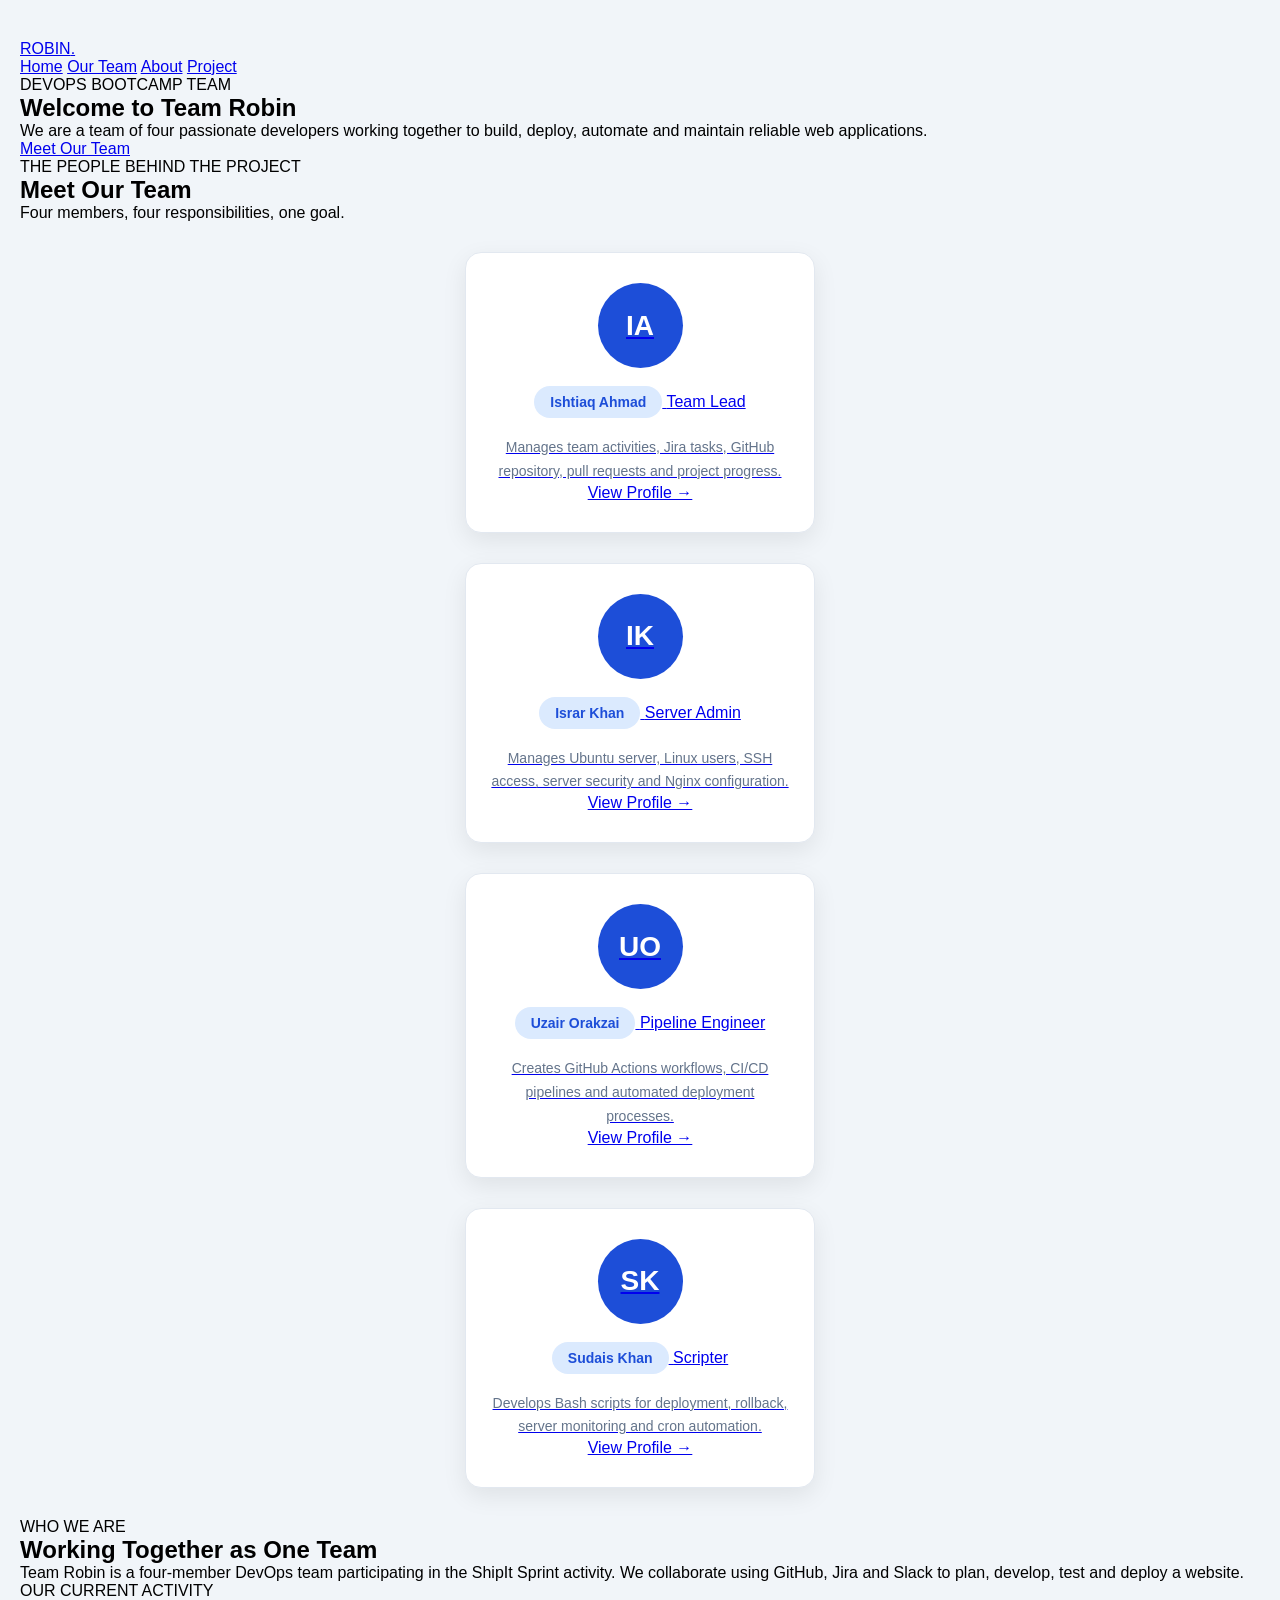
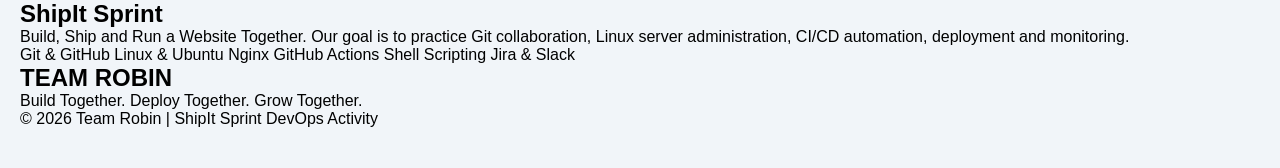
==== site/index.html @ 888fbc86 "Add initial HTML structure for Team Robin website Initial HTML structure for Team Robin's website, i" ====
<!DOCTYPE html>
<html lang="en">
<head>
    <meta charset="UTF-8">
    <meta name="viewport" content="width=device-width, initial-scale=1.0">

    <title>Team Robin | DevOps Team</title>

    <link rel="stylesheet" href="style.css">
</head>

<body>

    <!-- Navigation Bar -->
    <header class="navbar">
        <a href="index.html" class="logo">ROBIN<span>.</span></a>

        <nav>
            <a href="#home">Home</a>
            <a href="#team">Our Team</a>
            <a href="#about">About</a>
            <a href="#project">Project</a>
        </nav>
    </header>


    <!-- Hero Section -->
    <section class="hero" id="home">
        <div class="hero-content">
            <span class="hero-tag">DEVOPS BOOTCAMP TEAM</span>

            <h1>Welcome to <span>Team Robin</span></h1>

            <p>
                We are a team of four passionate developers working together
                to build, deploy, automate and maintain reliable web applications.
            </p>

            <a href="#team" class="hero-btn">Meet Our Team</a>
        </div>
    </section>


    <!-- Team Members Section -->
    <section class="team-section" id="team">

        <div class="section-heading">
            <span>THE PEOPLE BEHIND THE PROJECT</span>
            <h2>Meet Our Team</h2>
            <p>Four members, four responsibilities, one goal.</p>
        </div>

        <div class="team-container">

            <!-- Ishtiaq Ahmad -->
            <a href="members/ishtiaq.html" class="member-link">
                <div class="team-card">
                    <div class="avatar">IA</div>
                    <h3>Ishtiaq Ahmad</h3>
                    <span class="role">Team Lead</span>
                    <p>
                        Manages team activities, Jira tasks, GitHub repository,
                        pull requests and project progress.
                    </p>
                    <span class="profile-link">View Profile →</span>
                </div>
            </a>


            <!-- Israr Khan -->
            <a href="members/israr.html" class="member-link">
                <div class="team-card">
                    <div class="avatar">IK</div>
                    <h3>Israr Khan</h3>
                    <span class="role">Server Admin</span>
                    <p>
                        Manages Ubuntu server, Linux users, SSH access,
                        server security and Nginx configuration.
                    </p>
                    <span class="profile-link">View Profile →</span>
                </div>
            </a>


            <!-- Uzair Orakzai -->
            <a href="members/uzair.html" class="member-link">
                <div class="team-card">
                    <div class="avatar">UO</div>
                    <h3>Uzair Orakzai</h3>
                    <span class="role">Pipeline Engineer</span>
                    <p>
                        Creates GitHub Actions workflows, CI/CD pipelines
                        and automated deployment processes.
                    </p>
                    <span class="profile-link">View Profile →</span>
                </div>
            </a>


            <!-- Sudais Khan -->
            <a href="members/sudais.html" class="member-link">
                <div class="team-card">
                    <div class="avatar">SK</div>
                    <h3>Sudais Khan</h3>
                    <span class="role">Scripter</span>
                    <p>
                        Develops Bash scripts for deployment, rollback,
                        server monitoring and cron automation.
                    </p>
                    <span class="profile-link">View Profile →</span>
                </div>
            </a>

        </div>
    </section>


    <!-- About Section -->
    <section class="about-section" id="about">
        <div class="about-content">
            <span>WHO WE ARE</span>
            <h2>Working Together as One Team</h2>

            <p>
                Team Robin is a four-member DevOps team participating in
                the ShipIt Sprint activity. We collaborate using GitHub,
                Jira and Slack to plan, develop, test and deploy a website.
            </p>
        </div>
    </section>


    <!-- Project Section -->
    <section class="project-section" id="project">
        <span>OUR CURRENT ACTIVITY</span>
        <h2>ShipIt Sprint</h2>

        <p>
            Build, Ship and Run a Website Together.
            Our goal is to practice Git collaboration, Linux server
            administration, CI/CD automation, deployment and monitoring.
        </p>

        <div class="project-tools">
            <span>Git & GitHub</span>
            <span>Linux & Ubuntu</span>
            <span>Nginx</span>
            <span>GitHub Actions</span>
            <span>Shell Scripting</span>
            <span>Jira & Slack</span>
        </div>
    </section>


    <!-- Footer -->
    <footer class="footer">
        <h2>TEAM ROBIN</h2>
        <p>Build Together. Deploy Together. Grow Together.</p>
        <p class="copyright">
            © 2026 Team Robin | ShipIt Sprint DevOps Activity
        </p>
    </footer>

</body>
</html>
---- site/style.css ----
* {
    margin: 0;
    padding: 0;
    box-sizing: border-box;
}

body {
    font-family: Arial, sans-serif;
    background: #f1f5f9;
    padding: 40px 20px;
}

.team-card {
    max-width: 350px;
    margin: 30px auto;
    padding: 30px 25px;
    background: white;
    text-align: center;
    border-radius: 16px;
    box-shadow: 0 8px 25px rgba(0, 0, 0, 0.08);
    border: 1px solid #e2e8f0;
    transition: 0.3s ease;
}

.team-card:hover {
    transform: translateY(-8px);
    box-shadow: 0 14px 30px rgba(0, 0, 0, 0.15);
}

.avatar {
    width: 85px;
    height: 85px;
    margin: 0 auto 18px;
    border-radius: 50%;
    background: #1d4ed8;
    color: white;
    display: flex;
    align-items: center;
    justify-content: center;
    font-size: 28px;
    font-weight: bold;
}

.team-card h2 {
    color: #172554;
    font-size: 23px;
    margin-bottom: 10px;
}

.team-card h3 {
    display: inline-block;
    background: #dbeafe;
    color: #1d4ed8;
    padding: 8px 16px;
    border-radius: 20px;
    font-size: 14px;
    margin-bottom: 18px;
}

.team-card p {
    color: #64748b;
    font-size: 14px;
    line-height: 1.7;
}

@media (max-width: 480px) {
    body {
        padding: 20px 12px;
    }

    .team-card {
        width: 100%;
    }
}
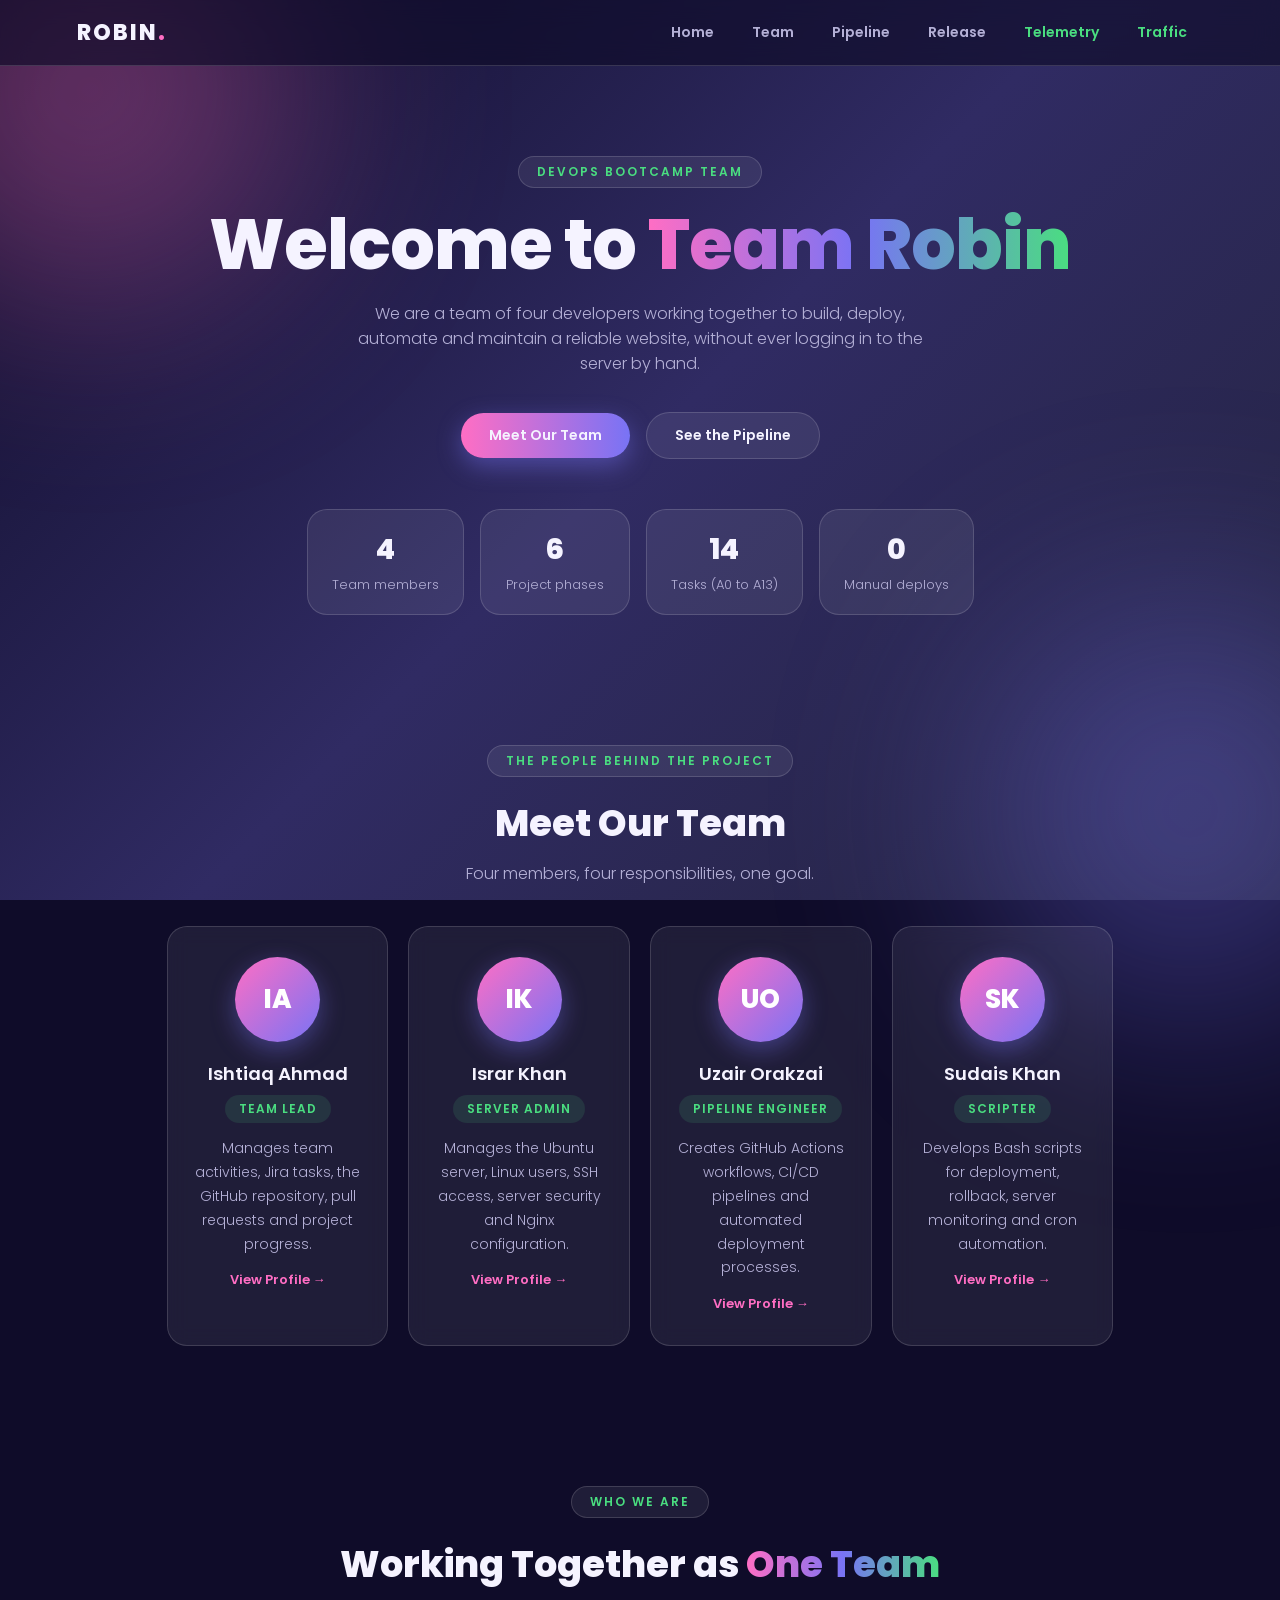
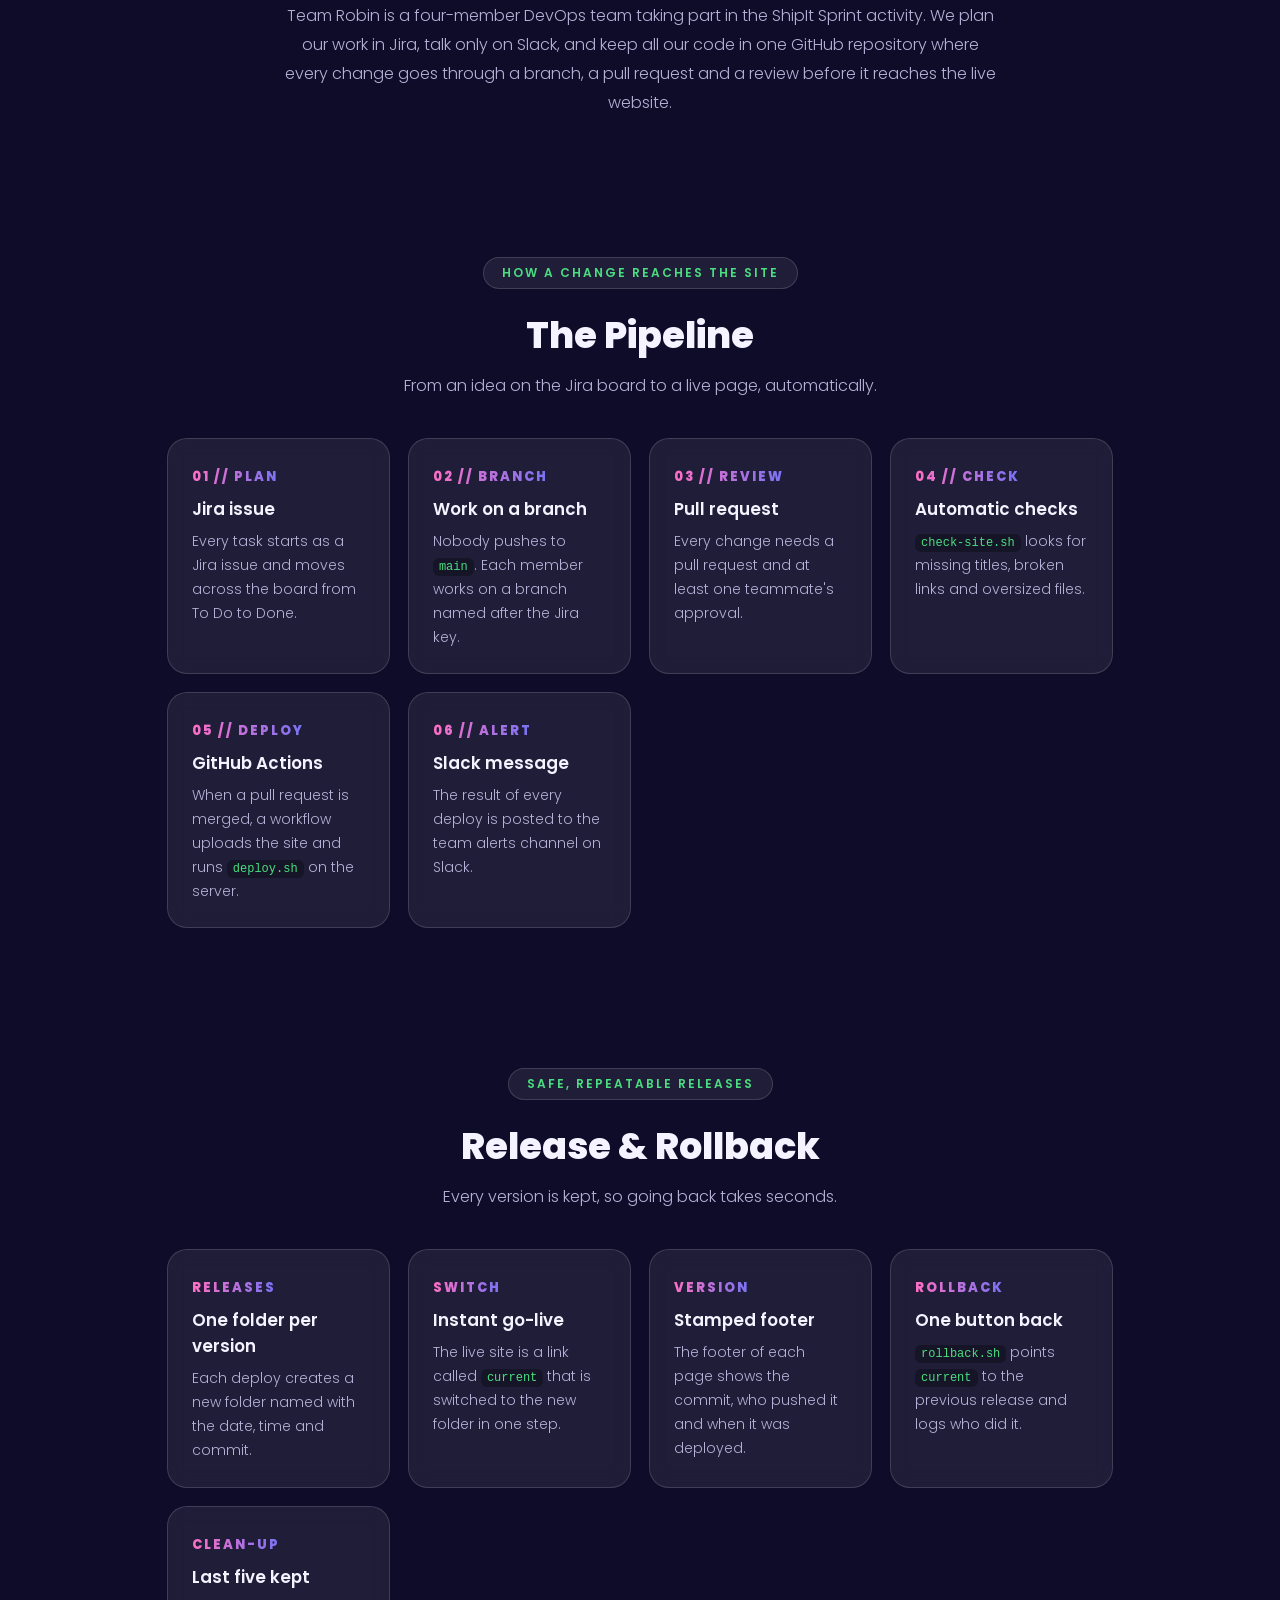
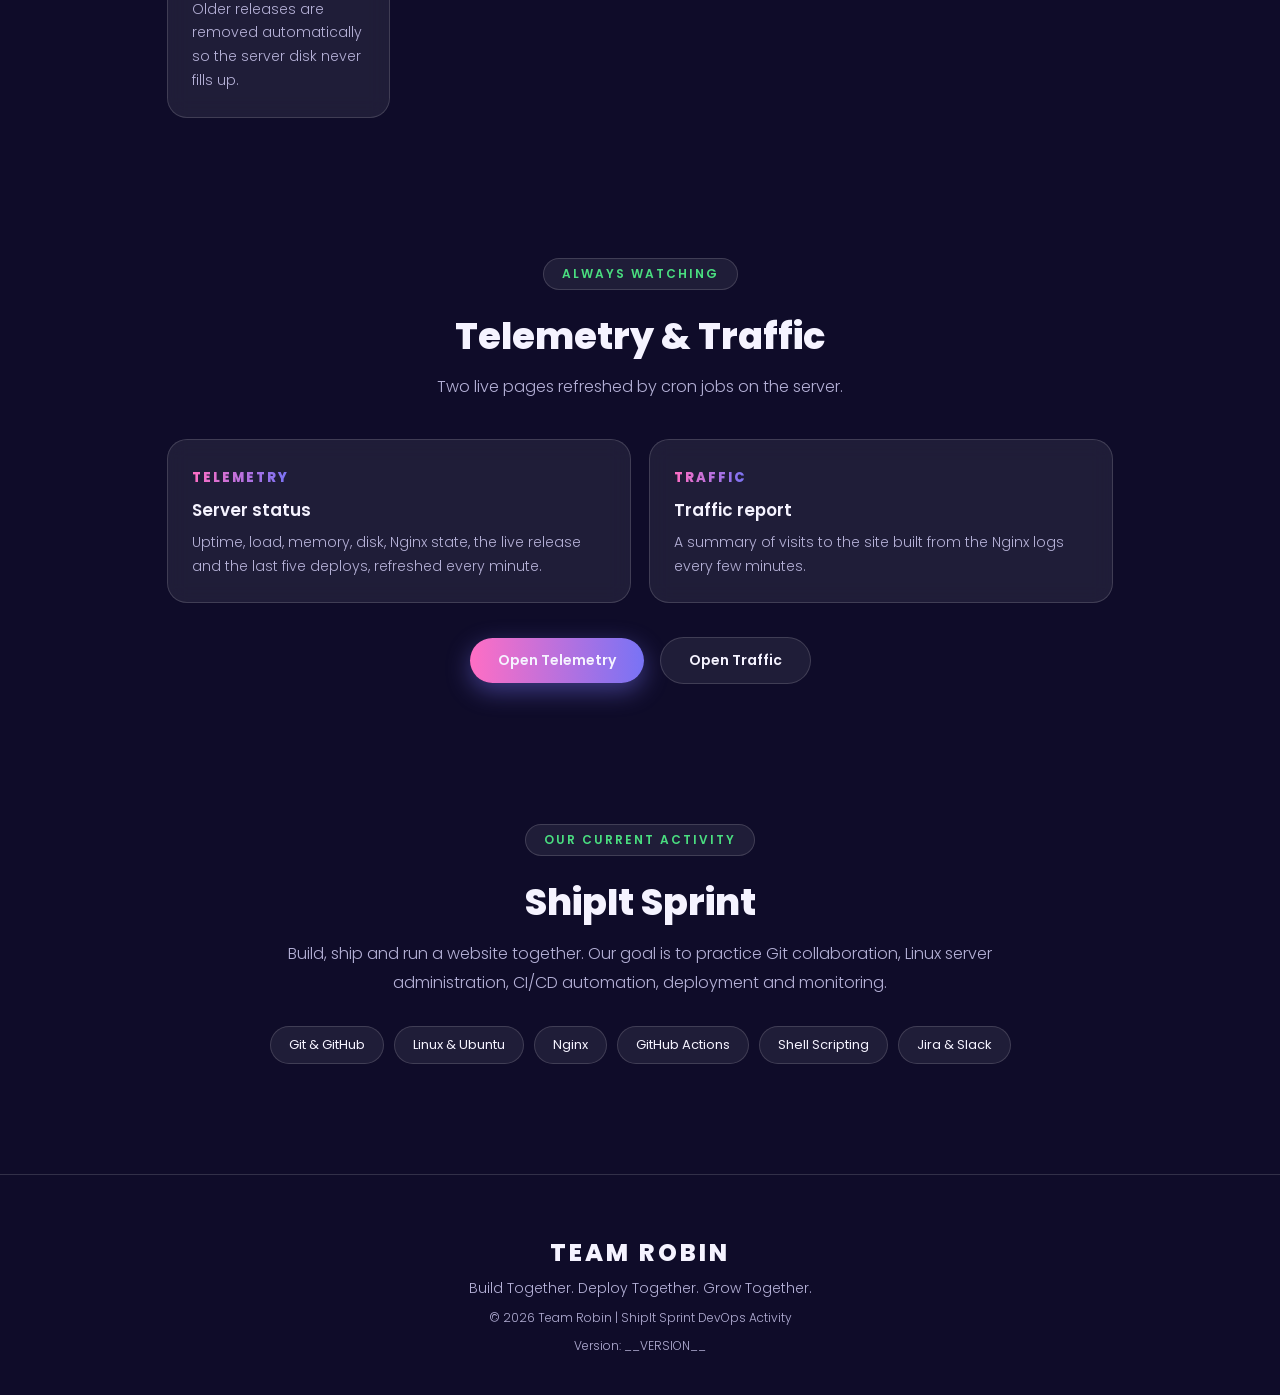
==== commit 7b645c83: "updated sudais.html index.html and style.css" ====
--- a/site/index.html
+++ b/site/index.html
@@ -1,4 +1,3 @@
-
 <!DOCTYPE html>
 <html lang="en">
 <head>
@@ -7,6 +6,8 @@
 
     <title>Team Robin | DevOps Team</title>
 
+    <link rel="preconnect" href="https://fonts.googleapis.com">
+    <link href="https://fonts.googleapis.com/css2?family=Poppins:wght@300;400;600;800&display=swap" rel="stylesheet">
     <link rel="stylesheet" href="style.css">
 </head>
 
@@ -18,26 +19,35 @@
 
         <nav>
             <a href="#home">Home</a>
-            <a href="#team">Our Team</a>
-            <a href="#about">About</a>
-            <a href="#project">Project</a>
+            <a href="#team">Team</a>
+            <a href="#pipeline">Pipeline</a>
+            <a href="#release">Release</a>
+            <a href="/live/status.html" class="live">Telemetry</a>
+            <a href="/live/report.html" class="live">Traffic</a>
         </nav>
     </header>
 
 
     <!-- Hero Section -->
     <section class="hero" id="home">
-        <div class="hero-content">
-            <span class="hero-tag">DEVOPS BOOTCAMP TEAM</span>
-
-            <h1>Welcome to <span>Team Robin</span></h1>
-
-            <p>
-                We are a team of four passionate developers working together
-                to build, deploy, automate and maintain reliable web applications.
-            </p>
-
-            <a href="#team" class="hero-btn">Meet Our Team</a>
+        <span class="hero-tag">DevOps Bootcamp Team</span>
+
+        <h1>Welcome to <span>Team Robin</span></h1>
+
+        <p>
+            We are a team of four developers working together to build,
+            deploy, automate and maintain a reliable website, without
+            ever logging in to the server by hand.
+        </p>
+
+        <a href="#team" class="hero-btn">Meet Our Team</a>
+        <a href="#pipeline" class="btn ghost">See the Pipeline</a>
+
+        <div class="stats">
+            <div class="stat"><b>4</b><span>Team members</span></div>
+            <div class="stat"><b>6</b><span>Project phases</span></div>
+            <div class="stat"><b>14</b><span>Tasks (A0 to A13)</span></div>
+            <div class="stat"><b>0</b><span>Manual deploys</span></div>
         </div>
     </section>
 
@@ -46,7 +56,7 @@
     <section class="team-section" id="team">
 
         <div class="section-heading">
-            <span>THE PEOPLE BEHIND THE PROJECT</span>
+            <span>The people behind the project</span>
             <h2>Meet Our Team</h2>
             <p>Four members, four responsibilities, one goal.</p>
         </div>
@@ -60,7 +70,7 @@
                     <h3>Ishtiaq Ahmad</h3>
                     <span class="role">Team Lead</span>
                     <p>
-                        Manages team activities, Jira tasks, GitHub repository,
+                        Manages team activities, Jira tasks, the GitHub repository,
                         pull requests and project progress.
                     </p>
                     <span class="profile-link">View Profile →</span>
@@ -75,7 +85,7 @@
                     <h3>Israr Khan</h3>
                     <span class="role">Server Admin</span>
                     <p>
-                        Manages Ubuntu server, Linux users, SSH access,
+                        Manages the Ubuntu server, Linux users, SSH access,
                         server security and Nginx configuration.
                     </p>
                     <span class="profile-link">View Profile →</span>
@@ -119,36 +129,147 @@
     <!-- About Section -->
     <section class="about-section" id="about">
         <div class="about-content">
-            <span>WHO WE ARE</span>
-            <h2>Working Together as One Team</h2>
+            <span>Who we are</span>
+            <h2>Working Together as <span class="grad">One Team</span></h2>
 
             <p>
-                Team Robin is a four-member DevOps team participating in
-                the ShipIt Sprint activity. We collaborate using GitHub,
-                Jira and Slack to plan, develop, test and deploy a website.
+                Team Robin is a four-member DevOps team taking part in the
+                ShipIt Sprint activity. We plan our work in Jira, talk only
+                on Slack, and keep all our code in one GitHub repository
+                where every change goes through a branch, a pull request
+                and a review before it reaches the live website.
             </p>
+        </div>
+    </section>
+
+
+    <!-- Pipeline Section -->
+    <section class="block" id="pipeline">
+        <div class="section-heading">
+            <span>How a change reaches the site</span>
+            <h2>The Pipeline</h2>
+            <p>From an idea on the Jira board to a live page, automatically.</p>
+        </div>
+
+        <div class="steps">
+            <div class="box">
+                <span class="num">01 // PLAN</span>
+                <h3>Jira issue</h3>
+                <p>Every task starts as a Jira issue and moves across the board from To Do to Done.</p>
+            </div>
+            <div class="box">
+                <span class="num">02 // BRANCH</span>
+                <h3>Work on a branch</h3>
+                <p>Nobody pushes to <code>main</code>. Each member works on a branch named after the Jira key.</p>
+            </div>
+            <div class="box">
+                <span class="num">03 // REVIEW</span>
+                <h3>Pull request</h3>
+                <p>Every change needs a pull request and at least one teammate's approval.</p>
+            </div>
+            <div class="box">
+                <span class="num">04 // CHECK</span>
+                <h3>Automatic checks</h3>
+                <p><code>check-site.sh</code> looks for missing titles, broken links and oversized files.</p>
+            </div>
+            <div class="box">
+                <span class="num">05 // DEPLOY</span>
+                <h3>GitHub Actions</h3>
+                <p>When a pull request is merged, a workflow uploads the site and runs <code>deploy.sh</code> on the server.</p>
+            </div>
+            <div class="box">
+                <span class="num">06 // ALERT</span>
+                <h3>Slack message</h3>
+                <p>The result of every deploy is posted to the team alerts channel on Slack.</p>
+            </div>
+        </div>
+    </section>
+
+
+    <!-- Release Section -->
+    <section class="block" id="release">
+        <div class="section-heading">
+            <span>Safe, repeatable releases</span>
+            <h2>Release &amp; Rollback</h2>
+            <p>Every version is kept, so going back takes seconds.</p>
+        </div>
+
+        <div class="steps">
+            <div class="box">
+                <span class="num">RELEASES</span>
+                <h3>One folder per version</h3>
+                <p>Each deploy creates a new folder named with the date, time and commit.</p>
+            </div>
+            <div class="box">
+                <span class="num">SWITCH</span>
+                <h3>Instant go-live</h3>
+                <p>The live site is a link called <code>current</code> that is switched to the new folder in one step.</p>
+            </div>
+            <div class="box">
+                <span class="num">VERSION</span>
+                <h3>Stamped footer</h3>
+                <p>The footer of each page shows the commit, who pushed it and when it was deployed.</p>
+            </div>
+            <div class="box">
+                <span class="num">ROLLBACK</span>
+                <h3>One button back</h3>
+                <p><code>rollback.sh</code> points <code>current</code> to the previous release and logs who did it.</p>
+            </div>
+            <div class="box">
+                <span class="num">CLEAN-UP</span>
+                <h3>Last five kept</h3>
+                <p>Older releases are removed automatically so the server disk never fills up.</p>
+            </div>
+        </div>
+    </section>
+
+
+    <!-- Telemetry & Traffic Section -->
+    <section class="block" id="telemetry">
+        <div class="section-heading">
+            <span>Always watching</span>
+            <h2>Telemetry &amp; Traffic</h2>
+            <p>Two live pages refreshed by cron jobs on the server.</p>
+        </div>
+
+        <div class="steps">
+            <div class="box">
+                <span class="num">TELEMETRY</span>
+                <h3>Server status</h3>
+                <p>Uptime, load, memory, disk, Nginx state, the live release and the last five deploys, refreshed every minute.</p>
+            </div>
+            <div class="box">
+                <span class="num">TRAFFIC</span>
+                <h3>Traffic report</h3>
+                <p>A summary of visits to the site built from the Nginx logs every few minutes.</p>
+            </div>
+        </div>
+
+        <div class="cta">
+            <a href="/live/status.html" class="btn">Open Telemetry</a>
+            <a href="/live/report.html" class="btn ghost">Open Traffic</a>
         </div>
     </section>
 
 
     <!-- Project Section -->
     <section class="project-section" id="project">
-        <span>OUR CURRENT ACTIVITY</span>
+        <span>Our current activity</span>
         <h2>ShipIt Sprint</h2>
 
         <p>
-            Build, Ship and Run a Website Together.
+            Build, ship and run a website together.
             Our goal is to practice Git collaboration, Linux server
             administration, CI/CD automation, deployment and monitoring.
         </p>
 
         <div class="project-tools">
-            <span>Git & GitHub</span>
-            <span>Linux & Ubuntu</span>
+            <span>Git &amp; GitHub</span>
+            <span>Linux &amp; Ubuntu</span>
             <span>Nginx</span>
             <span>GitHub Actions</span>
             <span>Shell Scripting</span>
-            <span>Jira & Slack</span>
+            <span>Jira &amp; Slack</span>
         </div>
     </section>
 
@@ -157,10 +278,9 @@
     <footer class="footer">
         <h2>TEAM ROBIN</h2>
         <p>Build Together. Deploy Together. Grow Together.</p>
-        <p class="copyright">
-            © 2026 Team Robin | ShipIt Sprint DevOps Activity
-        </p>
+        <p class="copyright">© 2026 Team Robin | ShipIt Sprint DevOps Activity</p>
+        <p class="version">Version: __VERSION__</p>
     </footer>
 
 </body>
-</html>
+</html>
--- a/site/style.css
+++ b/site/style.css
@@ -1,75 +1,201 @@
-
-* {
-    margin: 0;
+/* Team Robin - shared styles (dark glass theme, Poppins) */
+:root {
+    --bg1: #0f0c29;
+    --bg2: #302b63;
+    --bg3: #24243e;
+    --accent1: #ff6ec4;
+    --accent2: #7873f5;
+    --accent3: #4ade80;
+    --glass: rgba(255, 255, 255, 0.07);
+    --glass-border: rgba(255, 255, 255, 0.15);
+    --text: #f5f3ff;
+    --muted: #b4b0d6;
+}
+
+* { margin: 0; padding: 0; box-sizing: border-box; }
+html { scroll-behavior: smooth; scroll-padding-top: 80px; background: #0f0c29; }
+
+body {
+    font-family: 'Poppins', sans-serif;
+    color: var(--text);
+    min-height: 100vh;
+    background: linear-gradient(135deg, var(--bg1), var(--bg2), var(--bg3));
+    background-attachment: fixed;
+    background-color: #0f0c29;
     padding: 0;
-    box-sizing: border-box;
-}
-
-body {
-    font-family: Arial, sans-serif;
-    background: #f1f5f9;
-    padding: 40px 20px;
-}
+    overflow-x: hidden;
+}
+
+/* glowing blobs */
+body::before, body::after {
+    content: "";
+    position: fixed;
+    width: 420px; height: 420px;
+    border-radius: 50%;
+    filter: blur(110px);
+    opacity: 0.35;
+    z-index: 0;
+    pointer-events: none;
+}
+body::before { background: var(--accent1); top: -120px; left: -120px; }
+body::after  { background: var(--accent2); bottom: -120px; right: -120px; }
+
+a { color: var(--accent3); }
+section, header, footer { position: relative; z-index: 1; }
+
+/* ---------- Navbar ---------- */
+.navbar {
+    position: sticky; top: 0; z-index: 10;
+    display: flex; justify-content: space-between; align-items: center;
+    flex-wrap: wrap; gap: 10px;
+    padding: 14px 6%;
+    background: rgba(15, 12, 41, 0.65);
+    backdrop-filter: blur(12px);
+    -webkit-backdrop-filter: blur(12px);
+    border-bottom: 1px solid var(--glass-border);
+}
+.logo {
+    font-size: 22px; font-weight: 800; letter-spacing: 2px;
+    color: var(--text); text-decoration: none;
+}
+.logo span { color: var(--accent1); }
+.navbar nav { display: flex; flex-wrap: wrap; gap: 6px; }
+.navbar nav a {
+    color: var(--muted); text-decoration: none;
+    font-size: 14px; font-weight: 600;
+    padding: 8px 16px; border-radius: 50px;
+    transition: 0.25s ease;
+}
+.navbar nav a:hover { color: var(--text); background: var(--glass); }
+.navbar nav a.live { color: var(--accent3); }
+
+/* ---------- Hero ---------- */
+.hero { text-align: center; padding: 90px 6% 60px; }
+.hero-tag, .section-heading > span, .about-content > span, .project-section > span {
+    display: inline-block;
+    padding: 6px 18px; border-radius: 50px;
+    font-size: 12px; font-weight: 600; letter-spacing: 2px; text-transform: uppercase;
+    background: var(--glass); border: 1px solid var(--glass-border);
+    color: var(--accent3);
+    margin-bottom: 18px;
+}
+.hero h1 {
+    font-size: clamp(2.4rem, 7vw, 4.4rem);
+    font-weight: 800; line-height: 1.1; letter-spacing: -1px;
+    margin-bottom: 18px;
+}
+.hero h1 span, .grad {
+    background: linear-gradient(90deg, var(--accent1), var(--accent2), var(--accent3));
+    -webkit-background-clip: text; background-clip: text; color: transparent;
+}
+.hero p { color: var(--muted); font-weight: 300; max-width: 600px; margin: 0 auto 30px; }
+
+.hero-btn, .btn {
+    display: inline-block;
+    padding: 12px 28px; border-radius: 50px;
+    font-weight: 600; font-size: 14px; text-decoration: none;
+    color: var(--text);
+    background: linear-gradient(90deg, var(--accent1), var(--accent2));
+    box-shadow: 0 8px 24px rgba(120, 115, 245, 0.45);
+    transition: transform 0.25s ease;
+    margin: 6px 6px 0;
+}
+.btn.ghost { background: var(--glass); border: 1px solid var(--glass-border); box-shadow: none; }
+.hero-btn:hover, .btn:hover { transform: translateY(-4px); }
+
+.stats { display: flex; justify-content: center; flex-wrap: wrap; gap: 16px; margin-top: 50px; }
+.stat {
+    min-width: 150px; padding: 18px 24px;
+    background: var(--glass); border: 1px solid var(--glass-border); border-radius: 20px;
+}
+.stat b { display: block; font-size: 1.8rem; font-weight: 800; }
+.stat span { color: var(--muted); font-size: 13px; font-weight: 300; }
+
+/* ---------- Generic sections ---------- */
+.team-section, .about-section, .project-section, .block { padding: 70px 6%; max-width: 1100px; margin: 0 auto; }
+.section-heading { text-align: center; margin-bottom: 40px; }
+.section-heading h2, .about-content h2, .project-section h2 { font-size: clamp(1.6rem, 4vw, 2.3rem); font-weight: 800; margin-bottom: 10px; }
+.section-heading p { color: var(--muted); font-weight: 300; }
+
+/* ---------- Team cards ---------- */
+.team-container { display: grid; grid-template-columns: repeat(auto-fit, minmax(200px, 1fr)); gap: 20px; }
+.member-link { text-decoration: none; color: inherit; display: block; }
 
 .team-card {
     max-width: 350px;
     margin: 30px auto;
     padding: 30px 25px;
-    background: white;
     text-align: center;
-    border-radius: 16px;
-    box-shadow: 0 8px 25px rgba(0, 0, 0, 0.08);
-    border: 1px solid #e2e8f0;
+    background: var(--glass);
+    border: 1px solid var(--glass-border);
+    border-radius: 20px;
+    backdrop-filter: blur(10px);
+    -webkit-backdrop-filter: blur(10px);
     transition: 0.3s ease;
 }
-
-.team-card:hover {
-    transform: translateY(-8px);
-    box-shadow: 0 14px 30px rgba(0, 0, 0, 0.15);
-}
+.team-container .team-card { margin: 0 auto; height: 100%; max-width: none; }
+.team-card:hover { transform: translateY(-8px); border-color: var(--accent2); }
 
 .avatar {
-    width: 85px;
-    height: 85px;
+    width: 85px; height: 85px;
     margin: 0 auto 18px;
     border-radius: 50%;
-    background: #1d4ed8;
+    background: linear-gradient(135deg, var(--accent1), var(--accent2));
     color: white;
-    display: flex;
-    align-items: center;
-    justify-content: center;
-    font-size: 28px;
-    font-weight: bold;
-}
-
-.team-card h2 {
-    color: #172554;
-    font-size: 23px;
-    margin-bottom: 10px;
-}
-
-.team-card h3 {
-    display: inline-block;
-    background: #dbeafe;
-    color: #1d4ed8;
-    padding: 8px 16px;
-    border-radius: 20px;
-    font-size: 14px;
-    margin-bottom: 18px;
-}
-
-.team-card p {
-    color: #64748b;
-    font-size: 14px;
-    line-height: 1.7;
-}
+    display: flex; align-items: center; justify-content: center;
+    font-size: 26px; font-weight: 800;
+    box-shadow: 0 8px 24px rgba(120, 115, 245, 0.4);
+}
+.team-card h2 { font-size: 23px; margin-bottom: 10px; }
+.team-card h3 { font-size: 1.15rem; font-weight: 600; margin-bottom: 8px; }
+.team-card p { color: var(--muted); font-size: 14px; font-weight: 300; line-height: 1.7; }
+.role {
+    display: inline-block; margin-bottom: 14px;
+    padding: 5px 14px; border-radius: 50px;
+    font-size: 12px; font-weight: 600; letter-spacing: 1px; text-transform: uppercase;
+    background: rgba(74, 222, 128, 0.12); color: var(--accent3);
+}
+.profile-link { display: inline-block; margin-top: 14px; font-size: 13px; font-weight: 600; color: var(--accent1); }
+
+/* ---------- About / Project ---------- */
+.about-content, .project-section { text-align: center; }
+.about-content p, .project-section p { color: var(--muted); font-weight: 300; max-width: 720px; margin: 10px auto 0; line-height: 1.8; }
+.project-tools { display: flex; flex-wrap: wrap; gap: 10px; justify-content: center; margin-top: 28px; }
+.project-tools span {
+    padding: 8px 18px; border-radius: 50px; font-size: 13px;
+    background: var(--glass); border: 1px solid var(--glass-border);
+}
+
+/* ---------- Pipeline / Release / Telemetry / Traffic ---------- */
+.steps { display: grid; grid-template-columns: repeat(auto-fit, minmax(210px, 1fr)); gap: 18px; }
+.box {
+    background: var(--glass); border: 1px solid var(--glass-border);
+    border-radius: 20px; padding: 24px;
+    backdrop-filter: blur(10px); -webkit-backdrop-filter: blur(10px);
+    transition: transform 0.3s ease, border-color 0.3s ease;
+}
+.box:hover { transform: translateY(-8px); border-color: var(--accent2); }
+.box .num {
+    font-size: 13px; font-weight: 800; letter-spacing: 2px;
+    background: linear-gradient(90deg, var(--accent1), var(--accent2));
+    -webkit-background-clip: text; background-clip: text; color: transparent;
+}
+.box h3 { font-size: 1.05rem; font-weight: 600; margin: 8px 0; }
+.box p { color: var(--muted); font-size: 14px; font-weight: 300; line-height: 1.7; }
+.box code {
+    font-family: ui-monospace, Menlo, monospace; font-size: 12px;
+    background: rgba(0, 0, 0, 0.3); padding: 2px 6px; border-radius: 6px; color: var(--accent3);
+}
+.block .cta { text-align: center; margin-top: 28px; }
+
+/* ---------- Footer ---------- */
+.footer { text-align: center; padding: 60px 6% 40px; border-top: 1px solid var(--glass-border); margin-top: 40px; }
+.footer h2 { font-weight: 800; letter-spacing: 3px; margin-bottom: 8px; }
+.footer p { color: var(--muted); font-size: 14px; font-weight: 300; }
+.footer .copyright, .footer .version { font-size: 12px; margin-top: 10px; }
 
 @media (max-width: 480px) {
-    body {
-        padding: 20px 12px;
-    }
-
-    .team-card {
-        width: 100%;
-    }
-}
+    .hero { padding: 60px 5% 40px; }
+    .team-card { width: 100%; }
+    .navbar nav a { padding: 6px 10px; font-size: 13px; }
+}
